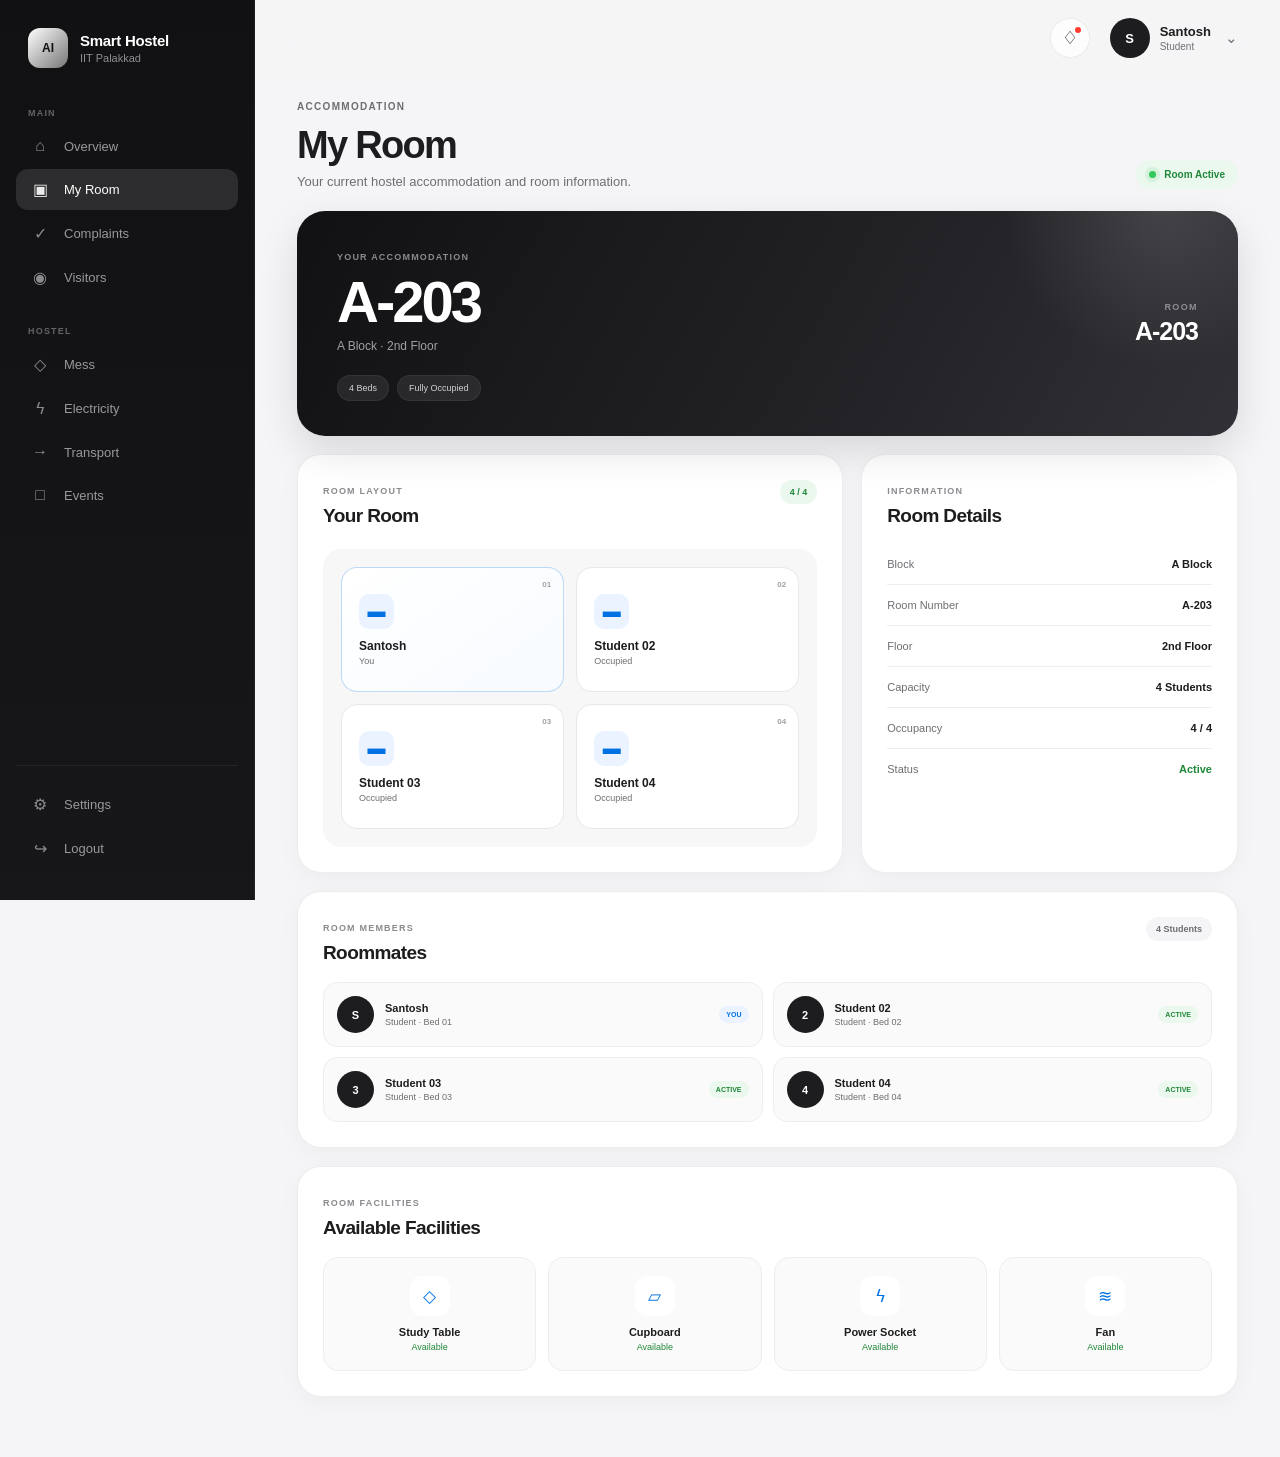
==== frontend/pages/room.html @ 1108c31e "fnt" ====
<!DOCTYPE html>
<html lang="en">

<head>
    <meta charset="UTF-8">
    <meta name="viewport" content="width=device-width, initial-scale=1.0">

    <title>My Room | AI Smart Hostel</title>

    <!-- Main dashboard CSS -->
    <link rel="stylesheet" href="../css/style.css">

    <!-- Room page CSS -->
    <link rel="stylesheet" href="../css/room.css">
</head>

<body>

<div class="app">

    <!-- ================= SIDEBAR ================= -->

    <aside class="sidebar">

        <div class="brand">

            <div class="brand-mark">
                AI
            </div>

            <div>
                <h2>Smart Hostel</h2>
                <span>IIT Palakkad</span>
            </div>

        </div>


        <nav class="nav">

            <p class="nav-label">MAIN</p>

            <a href="../index.html" class="nav-item">
                <span class="icon">⌂</span>
                <span>Overview</span>
            </a>

            <a href="room.html" class="nav-item active">
                <span class="icon">▣</span>
                <span>My Room</span>
            </a>

            <a href="complaints.html" class="nav-item">
                <span class="icon">✓</span>
                <span>Complaints</span>
            </a>

            <a href="visitors.html" class="nav-item">
                <span class="icon">◉</span>
                <span>Visitors</span>
            </a>


            <p class="nav-label second">HOSTEL</p>

            <a href="mess.html" class="nav-item">
                <span class="icon">◇</span>
                <span>Mess</span>
            </a>

            <a href="electricity.html" class="nav-item">
                <span class="icon">ϟ</span>
                <span>Electricity</span>
            </a>

            <a href="transport.html" class="nav-item">
                <span class="icon">→</span>
                <span>Transport</span>
            </a>

            <a href="events.html" class="nav-item">
                <span class="icon">□</span>
                <span>Events</span>
            </a>

        </nav>


        <div class="sidebar-bottom">

            <a href="#" class="nav-item">
                <span class="icon">⚙</span>
                <span>Settings</span>
            </a>

            <a href="#" class="nav-item logout">
                <span class="icon">↪</span>
                <span>Logout</span>
            </a>

        </div>

    </aside>



    <!-- ================= MAIN ================= -->

    <main class="main">

        <!-- TOP BAR -->

        <header class="topbar">

            <div class="mobile-brand">
                <strong>AI Smart Hostel</strong>
            </div>


            <div class="top-actions">

                <button class="notification">
                    <span>♢</span>
                    <i></i>
                </button>


                <div class="profile">

                    <div class="avatar">
                        S
                    </div>

                    <div class="profile-info">

                        <strong>Santosh</strong>

                        <span>
                            Student
                        </span>

                    </div>

                    <span class="chevron">
                        ⌄
                    </span>

                </div>

            </div>

        </header>



        <!-- ================= CONTENT ================= -->

        <section class="content room-content">


            <!-- PAGE HEADER -->

            <div class="page-header">

                <div>

                    <span class="eyebrow">
                        ACCOMMODATION
                    </span>

                    <h1>
                        My Room
                    </h1>

                    <p>
                        Your current hostel accommodation and
                        room information.
                    </p>

                </div>


                <div class="room-status">

                    <span></span>

                    Room Active

                </div>

            </div>



            <!-- ================= ROOM HERO ================= -->

            <section class="room-hero">

                <div class="room-hero-info">

                    <span class="mini-label">
                        YOUR ACCOMMODATION
                    </span>

                    <h2>
                        A-203
                    </h2>

                    <p>
                        A Block · 2nd Floor
                    </p>


                    <div class="room-tags">

                        <span>
                            4 Beds
                        </span>

                        <span>
                            Fully Occupied
                        </span>

                    </div>

                </div>


                <div class="room-number">

                    <span>
                        ROOM
                    </span>

                    <strong>
                        A-203
                    </strong>

                </div>

            </section>



            <!-- ================= ROOM DETAILS ================= -->

            <div class="room-grid">


                <!-- ROOM VISUAL -->

                <section class="panel room-layout-panel">

                    <div class="panel-heading">

                        <div>

                            <span class="mini-label">
                                ROOM LAYOUT
                            </span>

                            <h2>
                                Your Room
                            </h2>

                        </div>

                        <span class="capacity">
                            4 / 4
                        </span>

                    </div>


                    <div class="room-layout">


                        <!-- BED 1 -->

                        <div class="bed occupied">

                            <div class="bed-number">
                                01
                            </div>

                            <div class="bed-icon">
                                ▬
                            </div>

                            <strong>
                                Santosh
                            </strong>

                            <span>
                                You
                            </span>

                        </div>


                        <!-- BED 2 -->

                        <div class="bed occupied">

                            <div class="bed-number">
                                02
                            </div>

                            <div class="bed-icon">
                                ▬
                            </div>

                            <strong>
                                Student 02
                            </strong>

                            <span>
                                Occupied
                            </span>

                        </div>


                        <!-- BED 3 -->

                        <div class="bed occupied">

                            <div class="bed-number">
                                03
                            </div>

                            <div class="bed-icon">
                                ▬
                            </div>

                            <strong>
                                Student 03
                            </strong>

                            <span>
                                Occupied
                            </span>

                        </div>


                        <!-- BED 4 -->

                        <div class="bed occupied">

                            <div class="bed-number">
                                04
                            </div>

                            <div class="bed-icon">
                                ▬
                            </div>

                            <strong>
                                Student 04
                            </strong>

                            <span>
                                Occupied
                            </span>

                        </div>

                    </div>

                </section>



                <!-- ROOM INFORMATION -->

                <section class="panel">

                    <div class="panel-heading">

                        <div>

                            <span class="mini-label">
                                INFORMATION
                            </span>

                            <h2>
                                Room Details
                            </h2>

                        </div>

                    </div>


                    <div class="details-list">

                        <div class="detail-row">

                            <span>
                                Block
                            </span>

                            <strong>
                                A Block
                            </strong>

                        </div>


                        <div class="detail-row">

                            <span>
                                Room Number
                            </span>

                            <strong>
                                A-203
                            </strong>

                        </div>


                        <div class="detail-row">

                            <span>
                                Floor
                            </span>

                            <strong>
                                2nd Floor
                            </strong>

                        </div>


                        <div class="detail-row">

                            <span>
                                Capacity
                            </span>

                            <strong>
                                4 Students
                            </strong>

                        </div>


                        <div class="detail-row">

                            <span>
                                Occupancy
                            </span>

                            <strong>
                                4 / 4
                            </strong>

                        </div>


                        <div class="detail-row">

                            <span>
                                Status
                            </span>

                            <strong class="green-text">
                                Active
                            </strong>

                        </div>

                    </div>

                </section>

            </div>



            <!-- ================= ROOMMATES ================= -->

            <section class="panel roommates-panel">

                <div class="panel-heading">

                    <div>

                        <span class="mini-label">
                            ROOM MEMBERS
                        </span>

                        <h2>
                            Roommates
                        </h2>

                    </div>

                    <span class="member-count">
                        4 Students
                    </span>

                </div>


                <div class="roommates">


                    <div class="roommate">

                        <div class="roommate-avatar">
                            S
                        </div>

                        <div class="roommate-info">

                            <strong>
                                Santosh
                            </strong>

                            <span>
                                Student · Bed 01
                            </span>

                        </div>

                        <span class="you-badge">
                            YOU
                        </span>

                    </div>


                    <div class="roommate">

                        <div class="roommate-avatar">
                            2
                        </div>

                        <div class="roommate-info">

                            <strong>
                                Student 02
                            </strong>

                            <span>
                                Student · Bed 02
                            </span>

                        </div>

                        <span class="occupied-badge">
                            ACTIVE
                        </span>

                    </div>


                    <div class="roommate">

                        <div class="roommate-avatar">
                            3
                        </div>

                        <div class="roommate-info">

                            <strong>
                                Student 03
                            </strong>

                            <span>
                                Student · Bed 03
                            </span>

                        </div>

                        <span class="occupied-badge">
                            ACTIVE
                        </span>

                    </div>


                    <div class="roommate">

                        <div class="roommate-avatar">
                            4
                        </div>

                        <div class="roommate-info">

                            <strong>
                                Student 04
                            </strong>

                            <span>
                                Student · Bed 04
                            </span>

                        </div>

                        <span class="occupied-badge">
                            ACTIVE
                        </span>

                    </div>

                </div>

            </section>



            <!-- ================= FACILITIES ================= -->

            <section class="panel facilities-panel">

                <div class="panel-heading">

                    <div>

                        <span class="mini-label">
                            ROOM FACILITIES
                        </span>

                        <h2>
                            Available Facilities
                        </h2>

                    </div>

                </div>


                <div class="facilities">

                    <div class="facility">

                        <div class="facility-icon">
                            ◇
                        </div>

                        <strong>
                            Study Table
                        </strong>

                        <span>
                            Available
                        </span>

                    </div>


                    <div class="facility">

                        <div class="facility-icon">
                            ▱
                        </div>

                        <strong>
                            Cupboard
                        </strong>

                        <span>
                            Available
                        </span>

                    </div>


                    <div class="facility">

                        <div class="facility-icon">
                            ϟ
                        </div>

                        <strong>
                            Power Socket
                        </strong>

                        <span>
                            Available
                        </span>

                    </div>


                    <div class="facility">

                        <div class="facility-icon">
                            ≋
                        </div>

                        <strong>
                            Fan
                        </strong>

                        <span>
                            Available
                        </span>

                    </div>

                </div>

            </section>


        </section>

    </main>

</div>

</body>
</html>
---- frontend/css/style.css ----
/* =========================================================
   AI SMART HOSTEL
   Premium Apple-inspired UI
   ========================================================= */

:root {
    --bg: #f5f5f7;
    --white: #ffffff;
    --black: #111111;
    --text: #1d1d1f;
    --muted: #6e6e73;
    --line: rgba(0, 0, 0, 0.07);

    --blue: #0071e3;
    --blue-soft: #eaf3ff;

    --green: #34c759;
    --green-soft: #eaf8ee;

    --orange: #ff9f0a;
    --orange-soft: #fff4df;

    --purple: #8b5cf6;
    --purple-soft: #f2edff;

    --red: #ff3b30;

    --sidebar: #111113;

    --radius: 24px;

    --shadow:
        0 12px 35px rgba(0, 0, 0, 0.055);
}


/* =========================================================
   RESET
   ========================================================= */

* {
    margin: 0;
    padding: 0;
    box-sizing: border-box;
}

html {
    scroll-behavior: smooth;
}

body {
    background: var(--bg);
    color: var(--text);

    font-family:
        -apple-system,
        BlinkMacSystemFont,
        "SF Pro Display",
        "SF Pro Text",
        "Segoe UI",
        sans-serif;

    -webkit-font-smoothing: antialiased;
}

button,
input {
    font: inherit;
}

button {
    cursor: pointer;
}

a {
    text-decoration: none;
    color: inherit;
}


/* =========================================================
   APP
   ========================================================= */

.app {
    min-height: 100vh;
}


/* =========================================================
   SIDEBAR
   ========================================================= */

.sidebar {
    position: fixed;

    left: 0;
    top: 0;
    bottom: 0;

    width: 255px;

    padding: 28px 16px;

    background:
        linear-gradient(
            180deg,
            #111113 0%,
            #171719 100%
        );

    color: white;

    display: flex;
    flex-direction: column;

    z-index: 100;

    border-right: 1px solid rgba(255,255,255,0.05);
}


/* BRAND */

.brand {
    display: flex;
    align-items: center;

    gap: 12px;

    padding: 0 12px 30px;
}

.brand-mark {
    width: 40px;
    height: 40px;

    border-radius: 12px;

    display: grid;
    place-items: center;

    font-size: 12px;
    font-weight: 700;

    color: white;

    background:
        linear-gradient(
            135deg,
            #ffffff,
            #777
        );

    color: #111;
}

.brand h2 {
    font-size: 15px;
    font-weight: 600;

    letter-spacing: -0.3px;
}

.brand span {
    display: block;

    margin-top: 3px;

    color: #8e8e93;

    font-size: 11px;
}


/* NAV */

.nav {
    flex: 1;
}

.nav-label {
    margin: 10px 12px 8px;

    color: #636366;

    font-size: 9px;
    font-weight: 700;

    letter-spacing: 1.2px;
}

.nav-label.second {
    margin-top: 28px;
}

.nav-item {
    display: flex;
    align-items: center;

    gap: 13px;

    padding: 11px 13px;

    margin: 3px 0;

    border-radius: 12px;

    color: #98989d;

    font-size: 13px;
    font-weight: 500;

    transition:
        background 0.2s ease,
        color 0.2s ease,
        transform 0.2s ease;
}

.nav-item:hover {
    background: rgba(255,255,255,0.07);

    color: white;
}

.nav-item.active {
    background: rgba(255,255,255,0.11);

    color: white;
}

.nav-item:active {
    transform: scale(0.98);
}

.icon {
    width: 22px;

    text-align: center;

    font-size: 16px;

    opacity: 0.9;
}

.sidebar-bottom {
    padding-top: 15px;

    border-top: 1px solid rgba(255,255,255,0.06);
}

.logout:hover {
    color: #ff6b64;
}


/* =========================================================
   MAIN
   ========================================================= */

.main {
    margin-left: 255px;

    min-height: 100vh;
}


/* =========================================================
   TOP BAR
   ========================================================= */

.topbar {
    height: 76px;

    padding: 0 42px;

    display: flex;
    align-items: center;
    justify-content: flex-end;

    background: rgba(245,245,247,0.78);

    backdrop-filter: blur(18px);
    -webkit-backdrop-filter: blur(18px);

    position: sticky;

    top: 0;

    z-index: 50;
}

.top-actions {
    display: flex;
    align-items: center;

    gap: 20px;
}


/* NOTIFICATION */

.notification {
    position: relative;

    width: 40px;
    height: 40px;

    border: 1px solid var(--line);

    border-radius: 50%;

    background: rgba(255,255,255,0.8);

    display: grid;
    place-items: center;

    color: var(--text);

    transition:
        transform 0.2s ease,
        background 0.2s ease;
}

.notification:hover {
    transform: translateY(-2px);

    background: white;
}

.notification span {
    font-size: 18px;
}

.notification i {
    position: absolute;

    right: 8px;
    top: 8px;

    width: 6px;
    height: 6px;

    background: var(--red);

    border-radius: 50%;
}


/* PROFILE */

.profile {
    display: flex;
    align-items: center;

    gap: 10px;
}

.avatar {
    width: 40px;
    height: 40px;

    border-radius: 50%;

    display: grid;
    place-items: center;

    background: #1d1d1f;

    color: white;

    font-size: 13px;
    font-weight: 600;
}

.profile-info strong {
    display: block;

    font-size: 13px;
    font-weight: 600;
}

.profile-info span {
    display: block;

    margin-top: 2px;

    color: var(--muted);

    font-size: 10px;
}

.chevron {
    margin-left: 4px;

    color: var(--muted);

    font-size: 15px;
}


/* =========================================================
   CONTENT
   ========================================================= */

.content {
    padding: 20px 42px 60px;

    max-width: 1600px;
}


/* =========================================================
   WELCOME
   ========================================================= */

.welcome {
    position: relative;

    overflow: hidden;

    min-height: 205px;

    padding: 38px 42px;

    border-radius: 30px;

    background:
        linear-gradient(
            120deg,
            #ffffff 0%,
            #f8f8fa 55%,
            #edf4ff 100%
        );

    border: 1px solid rgba(0,0,0,0.045);

    box-shadow: var(--shadow);

    display: flex;
    align-items: center;
}

.welcome-text {
    position: relative;

    z-index: 2;
}

.eyebrow {
    display: inline-block;

    color: var(--muted);

    font-size: 10px;
    font-weight: 700;

    letter-spacing: 1.3px;
}

.welcome h1 {
    margin-top: 12px;

    font-size: clamp(30px, 3vw, 44px);

    line-height: 1.05;

    letter-spacing: -2px;

    font-weight: 650;
}

.welcome p {
    max-width: 520px;

    margin-top: 13px;

    color: var(--muted);

    font-size: 14px;

    line-height: 1.6;
}


/* GLOW */

.welcome-orb {
    position: absolute;

    right: 8%;

    width: 250px;
    height: 250px;

    border-radius: 50%;

    background:
        radial-gradient(
            circle at 35% 35%,
            rgba(0,113,227,0.28),
            rgba(0,113,227,0.06) 45%,
            transparent 70%
        );

    filter: blur(2px);
}


/* =========================================================
   STAT CARDS
   ========================================================= */

.stats-grid {
    display: grid;

    grid-template-columns:
        repeat(4, 1fr);

    gap: 16px;

    margin-top: 18px;
}

.stat-card {
    padding: 22px;

    background: white;

    border: 1px solid var(--line);

    border-radius: var(--radius);

    box-shadow: 0 6px 25px rgba(0,0,0,0.035);

    transition:
        transform 0.25s ease,
        box-shadow 0.25s ease;
}

.stat-card:hover {
    transform: translateY(-4px);

    box-shadow:
        0 16px 35px rgba(0,0,0,0.075);
}

.stat-top {
    display: flex;

    justify-content: space-between;

    align-items: center;
}

.stat-top > span {
    color: var(--muted);

    font-size: 9px;
    font-weight: 700;

    letter-spacing: 1px;
}

.stat-icon {
    width: 36px;
    height: 36px;

    border-radius: 11px;

    display: grid;
    place-items: center;

    font-size: 15px;
}

.stat-icon.blue {
    background: var(--blue-soft);
    color: var(--blue);
}

.stat-icon.orange {
    background: var(--orange-soft);
    color: var(--orange);
}

.stat-icon.purple {
    background: var(--purple-soft);
    color: var(--purple);
}

.stat-icon.green {
    background: var(--green-soft);
    color: var(--green);
}

.stat-card h2 {
    margin-top: 17px;

    font-size: 24px;

    letter-spacing: -0.8px;
}

.stat-card p {
    margin-top: 5px;

    color: var(--muted);

    font-size: 11px;
}


/* =========================================================
   GRID
   ========================================================= */

.main-grid {
    display: grid;

    grid-template-columns:
        1.45fr 1fr;

    gap: 18px;

    margin-top: 18px;
}

.lower-grid {
    display: grid;

    grid-template-columns:
        1.45fr 1fr;

    gap: 18px;

    margin-top: 18px;
}


/* =========================================================
   PANELS
   ========================================================= */

.panel {
    padding: 25px;

    background: white;

    border: 1px solid var(--line);

    border-radius: var(--radius);

    box-shadow:
        0 6px 25px rgba(0,0,0,0.035);
}

.panel-heading {
    display: flex;

    justify-content: space-between;

    align-items: flex-start;
}

.mini-label {
    color: #8a8a8f;

    font-size: 9px;

    font-weight: 700;

    letter-spacing: 1.2px;
}

.panel h2 {
    margin-top: 7px;

    font-size: 19px;

    letter-spacing: -0.6px;

    font-weight: 650;
}


/* =========================================================
   AI PANEL
   ========================================================= */

.ai-panel {
    position: relative;

    overflow: hidden;

    background:
        linear-gradient(
            135deg,
            #ffffff,
            #f7faff
        );
}

.ai-panel::after {
    content: "";

    position: absolute;

    width: 220px;
    height: 220px;

    right: -90px;
    bottom: -100px;

    border-radius: 50%;

    background:
        radial-gradient(
            circle,
            rgba(0,113,227,0.12),
            transparent 70%
        );
}

.ai-badge {
    padding: 7px 10px;

    border-radius: 20px;

    background: #eef5ff;

    color: var(--blue);

    font-size: 10px;
    font-weight: 700;
}

.ai-description {
    max-width: 560px;

    margin-top: 12px;

    color: var(--muted);

    font-size: 12px;

    line-height: 1.6;
}

.search-box {
    position: relative;

    display: flex;
    align-items: center;

    gap: 10px;

    margin-top: 22px;

    height: 52px;

    padding: 0 8px 0 17px;

    border-radius: 15px;

    background: white;

    border: 1px solid #e6e6e8;

    box-shadow:
        0 5px 18px rgba(0,0,0,0.035);
}

.search-box > span {
    color: #8e8e93;

    font-size: 20px;
}

.search-box input {
    flex: 1;

    border: none;

    outline: none;

    background: transparent;

    color: var(--text);

    font-size: 12px;
}

.search-box input::placeholder {
    color: #a1a1a6;
}

.search-box button {
    width: 36px;
    height: 36px;

    border: none;

    border-radius: 11px;

    background: #111113;

    color: white;

    font-size: 17px;

    transition:
        transform 0.2s ease,
        background 0.2s ease;
}

.search-box button:hover {
    transform: translateX(2px);

    background: #333336;
}

.suggestions {
    display: flex;

    gap: 7px;

    flex-wrap: wrap;

    margin-top: 12px;
}

.suggestions button {
    padding: 7px 10px;

    border: 1px solid #e8e8ea;

    border-radius: 20px;

    background: white;

    color: #6e6e73;

    font-size: 10px;

    transition:
        background 0.2s ease,
        color 0.2s ease;
}

.suggestions button:hover {
    background: #f5f5f7;

    color: var(--text);
}


/* =========================================================
   MESS
   ========================================================= */

.more-button {
    border: none;

    background: transparent;

    color: var(--blue);

    font-size: 11px;

    font-weight: 600;
}

.meal {
    padding: 15px 0;

    border-bottom: 1px solid #eeeeef;
}

.meal:last-of-type {
    border-bottom: none;
}

.meal-time {
    display: flex;

    justify-content: space-between;

    margin-bottom: 7px;
}

.meal-time span {
    color: var(--muted);

    font-size: 9px;

    font-weight: 700;

    letter-spacing: 1px;
}

.meal-time small {
    color: #a1a1a6;

    font-size: 9px;
}

.meal strong {
    font-size: 12px;

    font-weight: 550;
}

.full-menu {
    width: 100%;

    margin-top: 9px;

    padding: 11px;

    border: none;

    border-radius: 12px;

    background: #f5f5f7;

    color: var(--text);

    font-size: 11px;

    font-weight: 600;

    display: flex;

    justify-content: space-between;

    transition:
        background 0.2s ease;
}

.full-menu:hover {
    background: #ebebed;
}


/* =========================================================
   COMPLAINTS
   ========================================================= */

.complaint {
    display: flex;

    justify-content: space-between;

    align-items: center;

    padding: 16px 0;

    border-bottom: 1px solid #eeeeef;
}

.complaint:last-child {
    border-bottom: none;
}

.complaint-left {
    display: flex;

    align-items: center;

    gap: 12px;
}

.complaint-icon {
    width: 38px;
    height: 38px;

    display: grid;
    place-items: center;

    border-radius: 11px;

    background: #f5f5f7;

    font-size: 15px;
}

.complaint-left strong {
    display: block;

    font-size: 12px;

    font-weight: 600;
}

.complaint-left span {
    display: block;

    margin-top: 4px;

    color: var(--muted);

    font-size: 10px;
}

.status {
    padding: 6px 9px;

    border-radius: 20px;

    font-size: 9px;

    font-weight: 700;
}

.status.pending {
    background: var(--orange-soft);

    color: #b56b00;
}

.status.resolved {
    background: var(--green-soft);

    color: #218739;
}


/* =========================================================
   TRANSPORT
   ========================================================= */

.live {
    display: flex;

    align-items: center;

    gap: 5px;

    color: #28a745;

    font-size: 9px;

    font-weight: 700;
}

.live span {
    width: 6px;
    height: 6px;

    border-radius: 50%;

    background: var(--green);

    box-shadow:
        0 0 0 4px rgba(52,199,89,0.12);
}

.transport-time {
    display: flex;

    align-items: baseline;

    gap: 5px;

    margin-top: 23px;
}

.transport-time strong {
    font-size: 39px;

    letter-spacing: -2px;

    font-weight: 650;
}

.transport-time span {
    color: var(--muted);

    font-size: 12px;
}

.route {
    display: flex;

    align-items: center;

    gap: 9px;

    margin-top: 12px;

    color: var(--muted);

    font-size: 10px;
}

.route .line {
    flex: 1;

    height: 1px;

    background: #d9d9dc;
}

.transport-button {
    width: 100%;

    margin-top: 20px;

    padding: 11px;

    border: none;

    border-radius: 12px;

    background: #f5f5f7;

    font-size: 10px;

    font-weight: 600;
}

.transport-button:hover {
    background: #ebebed;
}


/* =========================================================
   EVENTS
   ========================================================= */

.events-panel {
    margin-top: 18px;
}

.events {
    display: grid;

    grid-template-columns:
        repeat(3, 1fr);

    gap: 12px;

    margin-top: 18px;
}

.event {
    display: flex;

    align-items: center;

    gap: 12px;

    padding: 15px;

    background: #fafafa;

    border: 1px solid #eeeeef;

    border-radius: 15px;

    transition:
        transform 0.2s ease,
        background 0.2s ease;
}

.event:hover {
    transform: translateY(-2px);

    background: #f5f5f7;
}

.date {
    min-width: 42px;

    text-align: center;

    padding: 7px 4px;

    border-radius: 10px;

    background: white;

    border: 1px solid #e8e8ea;
}

.date strong {
    display: block;

    font-size: 15px;
}

.date span {
    display: block;

    margin-top: 2px;

    color: var(--muted);

    font-size: 7px;

    font-weight: 700;
}

.event > div:last-child strong {
    display: block;

    font-size: 11px;

    line-height: 1.4;
}

.event > div:last-child span {
    display: block;

    margin-top: 4px;

    color: var(--muted);

    font-size: 9px;
}


/* =========================================================
   MOBILE BRAND
   ========================================================= */

.mobile-brand {
    display: none;
}


/* =========================================================
   RESPONSIVE
   ========================================================= */

@media (max-width: 1200px) {

    .stats-grid {
        grid-template-columns:
            repeat(2, 1fr);
    }

    .events {
        grid-template-columns:
            1fr;
    }
}


@media (max-width: 900px) {

    .sidebar {
        width: 76px;

        padding:
            24px 10px;
    }

    .brand {
        justify-content: center;

        padding:
            0 0 25px;
    }

    .brand > div:last-child {
        display: none;
    }

    .nav-label {
        display: none;
    }

    .nav-item {
        justify-content: center;

        padding: 12px 5px;
    }

    .nav-item span:last-child {
        display: none;
    }

    .icon {
        font-size: 17px;
    }

    .main {
        margin-left: 76px;
    }

    .topbar {
        padding: 0 25px;
    }

    .content {
        padding:
            18px 25px 50px;
    }
}


@media (max-width: 700px) {

    .main-grid,
    .lower-grid {
        grid-template-columns: 1fr;
    }

    .welcome {
        min-height: 190px;

        padding: 30px;
    }

    .welcome h1 {
        font-size: 30px;
    }

    .welcome-orb {
        right: -80px;
    }
}


@media (max-width: 520px) {

    .topbar {
        height: 64px;

        justify-content: space-between;
    }

    .mobile-brand {
        display: block;

        font-size: 13px;
    }

    .profile-info,
    .chevron {
        display: none;
    }

    .content {
        padding:
            15px 15px 40px;
    }

    .stats-grid {
        grid-template-columns: 1fr;
    }

    .welcome {
        padding: 25px;

        border-radius: 22px;
    }

    .welcome h1 {
        font-size: 27px;

        letter-spacing: -1.3px;
    }

    .welcome p {
        font-size: 12px;
    }

    .panel {
        padding: 20px;

        border-radius: 20px;
    }

    .transport-time strong {
        font-size: 34px;
    }
}
---- frontend/css/room.css ----
/* =========================================================
   MY ROOM PAGE
   ========================================================= */

.room-content {
    max-width: 1500px;
}


/* PAGE HEADER */

.page-header {
    display: flex;

    align-items: flex-end;

    justify-content: space-between;

    margin-bottom: 22px;
}

.page-header h1 {
    margin-top: 10px;

    font-size: 38px;

    letter-spacing: -1.7px;

    font-weight: 650;
}

.page-header p {
    margin-top: 7px;

    color: var(--muted);

    font-size: 13px;
}


/* ROOM STATUS */

.room-status {
    display: flex;

    align-items: center;

    gap: 8px;

    padding: 9px 13px;

    background: var(--green-soft);

    color: #218739;

    border-radius: 20px;

    font-size: 10px;

    font-weight: 700;
}

.room-status span {
    width: 7px;
    height: 7px;

    border-radius: 50%;

    background: var(--green);

    box-shadow:
        0 0 0 4px rgba(52,199,89,0.12);
}


/* =========================================================
   ROOM HERO
   ========================================================= */

.room-hero {
    position: relative;

    overflow: hidden;

    min-height: 210px;

    padding: 35px 40px;

    border-radius: 28px;

    background:
        linear-gradient(
            120deg,
            #111113,
            #242428 65%,
            #303036
        );

    color: white;

    box-shadow:
        0 15px 40px rgba(0,0,0,0.12);

    display: flex;

    justify-content: space-between;

    align-items: center;
}

.room-hero::after {
    content: "";

    position: absolute;

    width: 350px;
    height: 350px;

    right: -100px;
    top: -180px;

    border-radius: 50%;

    background:
        radial-gradient(
            circle,
            rgba(255,255,255,0.12),
            transparent 65%
        );
}

.room-hero-info {
    position: relative;

    z-index: 2;
}

.room-hero h2 {
    margin-top: 9px;

    font-size: 58px;

    line-height: 1;

    letter-spacing: -3px;
}

.room-hero p {
    margin-top: 8px;

    color: #a1a1a6;

    font-size: 12px;
}

.room-tags {
    display: flex;

    gap: 8px;

    margin-top: 22px;
}

.room-tags span {
    padding: 7px 11px;

    border-radius: 20px;

    background: rgba(255,255,255,0.08);

    color: #d1d1d6;

    font-size: 9px;

    border: 1px solid rgba(255,255,255,0.06);
}

.room-number {
    position: relative;

    z-index: 2;

    text-align: right;
}

.room-number span {
    display: block;

    color: #8e8e93;

    font-size: 9px;

    font-weight: 700;

    letter-spacing: 1.4px;
}

.room-number strong {
    display: block;

    margin-top: 5px;

    font-size: 25px;

    letter-spacing: -1px;
}


/* =========================================================
   ROOM GRID
   ========================================================= */

.room-grid {
    display: grid;

    grid-template-columns:
        1.45fr 1fr;

    gap: 18px;

    margin-top: 18px;
}


/* =========================================================
   ROOM LAYOUT
   ========================================================= */

.capacity {
    padding: 7px 10px;

    border-radius: 20px;

    background: var(--green-soft);

    color: #218739;

    font-size: 9px;

    font-weight: 700;
}

.room-layout {
    display: grid;

    grid-template-columns:
        1fr 1fr;

    gap: 12px;

    margin-top: 22px;

    padding: 18px;

    background: #f7f7f8;

    border-radius: 18px;
}

.bed {
    position: relative;

    min-height: 125px;

    padding: 17px;

    border-radius: 16px;

    background: white;

    border: 1px solid #e8e8ea;

    display: flex;

    flex-direction: column;

    justify-content: center;

    transition:
        transform 0.2s ease,
        box-shadow 0.2s ease;
}

.bed:hover {
    transform: translateY(-3px);

    box-shadow:
        0 8px 20px rgba(0,0,0,0.06);
}

.bed-number {
    position: absolute;

    top: 12px;
    right: 12px;

    color: #a1a1a6;

    font-size: 8px;

    font-weight: 700;
}

.bed-icon {
    width: 35px;
    height: 35px;

    display: grid;
    place-items: center;

    border-radius: 10px;

    background: var(--blue-soft);

    color: var(--blue);

    font-size: 18px;
}

.bed strong {
    margin-top: 10px;

    font-size: 12px;
}

.bed span {
    margin-top: 3px;

    color: var(--muted);

    font-size: 9px;
}

.bed.occupied:first-child {
    border-color: rgba(0,113,227,0.25);

    background:
        linear-gradient(
            145deg,
            #ffffff,
            #f7fbff
        );
}


/* =========================================================
   ROOM DETAILS
   ========================================================= */

.details-list {
    margin-top: 17px;
}

.detail-row {
    display: flex;

    justify-content: space-between;

    align-items: center;

    padding: 14px 0;

    border-bottom: 1px solid #eeeeef;
}

.detail-row:last-child {
    border-bottom: none;
}

.detail-row span {
    color: var(--muted);

    font-size: 11px;
}

.detail-row strong {
    font-size: 11px;

    font-weight: 600;
}

.green-text {
    color: #218739;
}


/* =========================================================
   ROOMMATES
   ========================================================= */

.roommates-panel {
    margin-top: 18px;
}

.member-count {
    padding: 7px 10px;

    border-radius: 20px;

    background: #f5f5f7;

    color: var(--muted);

    font-size: 9px;

    font-weight: 600;
}

.roommates {
    display: grid;

    grid-template-columns:
        repeat(2, 1fr);

    gap: 10px;

    margin-top: 18px;
}

.roommate {
    display: flex;

    align-items: center;

    gap: 11px;

    padding: 13px;

    border: 1px solid #eeeeef;

    border-radius: 14px;

    background: #fafafa;
}

.roommate-avatar {
    width: 37px;
    height: 37px;

    flex-shrink: 0;

    display: grid;
    place-items: center;

    border-radius: 50%;

    background: #1d1d1f;

    color: white;

    font-size: 11px;

    font-weight: 600;
}

.roommate-info {
    flex: 1;
}

.roommate-info strong {
    display: block;

    font-size: 11px;
}

.roommate-info span {
    display: block;

    margin-top: 3px;

    color: var(--muted);

    font-size: 9px;
}

.you-badge,
.occupied-badge {
    padding: 5px 7px;

    border-radius: 15px;

    font-size: 7px;

    font-weight: 700;
}

.you-badge {
    background: var(--blue-soft);

    color: var(--blue);
}

.occupied-badge {
    background: var(--green-soft);

    color: #218739;
}


/* =========================================================
   FACILITIES
   ========================================================= */

.facilities-panel {
    margin-top: 18px;
}

.facilities {
    display: grid;

    grid-template-columns:
        repeat(4, 1fr);

    gap: 12px;

    margin-top: 18px;
}

.facility {
    padding: 18px;

    border: 1px solid #eeeeef;

    border-radius: 15px;

    background: #fafafa;

    text-align: center;
}

.facility-icon {
    width: 40px;
    height: 40px;

    margin: 0 auto 10px;

    display: grid;
    place-items: center;

    border-radius: 12px;

    background: white;

    color: var(--blue);

    font-size: 17px;
}

.facility strong {
    display: block;

    font-size: 11px;
}

.facility span {
    display: block;

    margin-top: 4px;

    color: #218739;

    font-size: 9px;
}


/* =========================================================
   RESPONSIVE
   ========================================================= */

@media (max-width: 1000px) {

    .room-grid {
        grid-template-columns: 1fr;
    }

    .facilities {
        grid-template-columns:
            repeat(2, 1fr);
    }
}


@media (max-width: 650px) {

    .page-header {
        align-items: flex-start;

        flex-direction: column;

        gap: 15px;
    }

    .page-header h1 {
        font-size: 30px;
    }

    .room-hero {
        padding: 28px;

        min-height: 190px;
    }

    .room-hero h2 {
        font-size: 44px;
    }

    .room-number {
        display: none;
    }

    .room-layout {
        grid-template-columns: 1fr;
    }

    .roommates {
        grid-template-columns: 1fr;
    }

    .facilities {
        grid-template-columns:
            repeat(2, 1fr);
    }
}
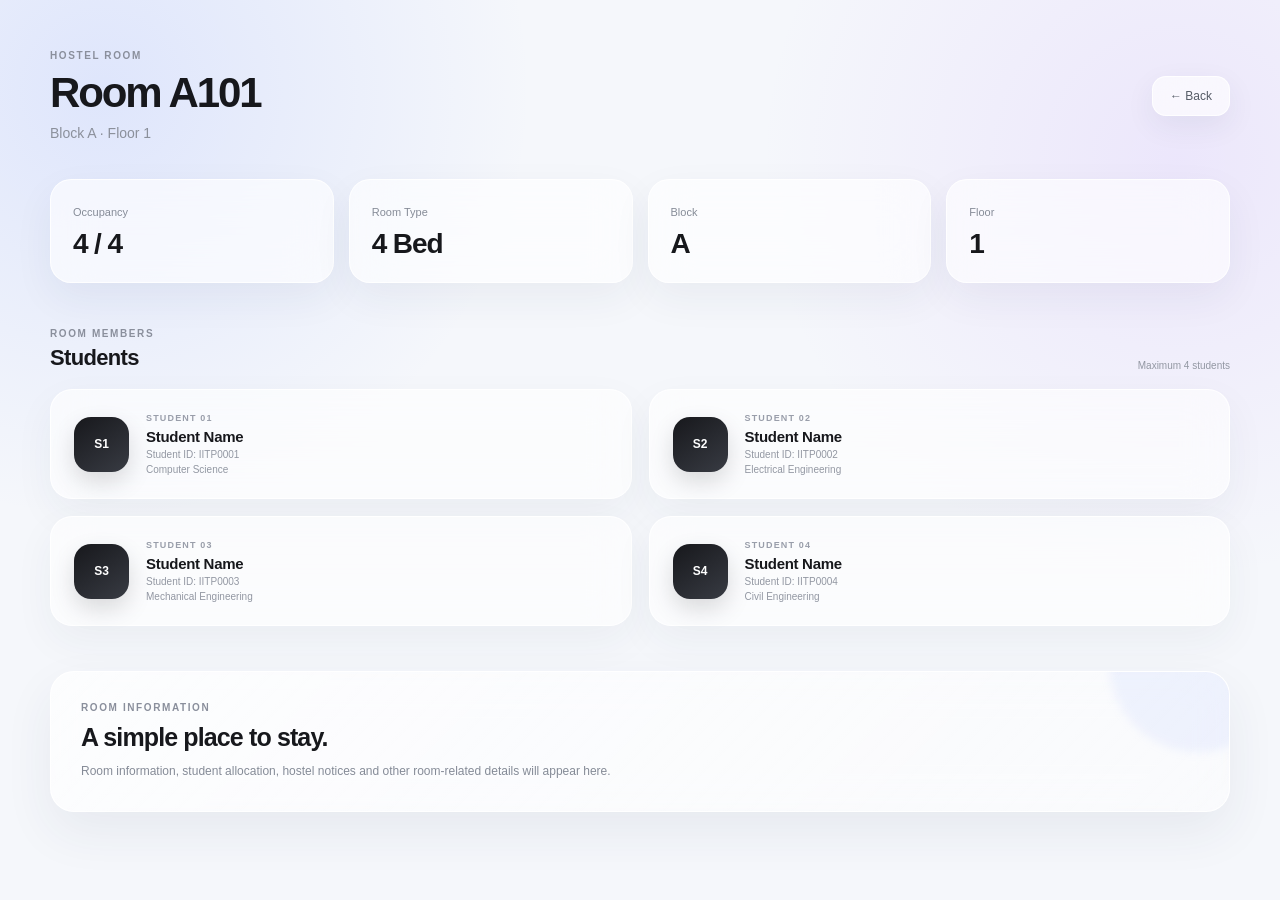
==== commit a633e1a8: "Restore project environment and prepare backend development" ====
--- a/frontend/pages/room.html
+++ b/frontend/pages/room.html
@@ -5,714 +5,299 @@
     <meta charset="UTF-8">
     <meta name="viewport" content="width=device-width, initial-scale=1.0">
 
-    <title>My Room | AI Smart Hostel</title>
-
-    <!-- Main dashboard CSS -->
-    <link rel="stylesheet" href="../css/style.css">
-
-    <!-- Room page CSS -->
+    <title>Room | AI Smart Hostel</title>
+
     <link rel="stylesheet" href="../css/room.css">
 </head>
 
 <body>
 
-<div class="app">
-
-    <!-- ================= SIDEBAR ================= -->
-
-    <aside class="sidebar">
-
-        <div class="brand">
-
-            <div class="brand-mark">
-                AI
-            </div>
+    <main class="room-page">
+
+        <!-- HEADER -->
+
+        <header class="room-header">
 
             <div>
-                <h2>Smart Hostel</h2>
-                <span>IIT Palakkad</span>
-            </div>
-
-        </div>
-
-
-        <nav class="nav">
-
-            <p class="nav-label">MAIN</p>
-
-            <a href="../index.html" class="nav-item">
-                <span class="icon">⌂</span>
-                <span>Overview</span>
-            </a>
-
-            <a href="room.html" class="nav-item active">
-                <span class="icon">▣</span>
-                <span>My Room</span>
-            </a>
-
-            <a href="complaints.html" class="nav-item">
-                <span class="icon">✓</span>
-                <span>Complaints</span>
-            </a>
-
-            <a href="visitors.html" class="nav-item">
-                <span class="icon">◉</span>
-                <span>Visitors</span>
-            </a>
-
-
-            <p class="nav-label second">HOSTEL</p>
-
-            <a href="mess.html" class="nav-item">
-                <span class="icon">◇</span>
-                <span>Mess</span>
-            </a>
-
-            <a href="electricity.html" class="nav-item">
-                <span class="icon">ϟ</span>
-                <span>Electricity</span>
-            </a>
-
-            <a href="transport.html" class="nav-item">
-                <span class="icon">→</span>
-                <span>Transport</span>
-            </a>
-
-            <a href="events.html" class="nav-item">
-                <span class="icon">□</span>
-                <span>Events</span>
-            </a>
-
-        </nav>
-
-
-        <div class="sidebar-bottom">
-
-            <a href="#" class="nav-item">
-                <span class="icon">⚙</span>
-                <span>Settings</span>
-            </a>
-
-            <a href="#" class="nav-item logout">
-                <span class="icon">↪</span>
-                <span>Logout</span>
-            </a>
-
-        </div>
-
-    </aside>
-
-
-
-    <!-- ================= MAIN ================= -->
-
-    <main class="main">
-
-        <!-- TOP BAR -->
-
-        <header class="topbar">
-
-            <div class="mobile-brand">
-                <strong>AI Smart Hostel</strong>
-            </div>
-
-
-            <div class="top-actions">
-
-                <button class="notification">
-                    <span>♢</span>
-                    <i></i>
-                </button>
-
-
-                <div class="profile">
-
-                    <div class="avatar">
-                        S
-                    </div>
-
-                    <div class="profile-info">
-
-                        <strong>Santosh</strong>
-
-                        <span>
-                            Student
+
+                <span class="eyebrow">
+                    HOSTEL ROOM
+                </span>
+
+                <h1>
+                    Room A101
+                </h1>
+
+                <p>
+                    Block A · Floor 1
+                </p>
+
+            </div>
+
+            <button
+                class="back-button"
+                id="backButton"
+            >
+                ← Back
+            </button>
+
+        </header>
+
+
+        <!-- ROOM SUMMARY -->
+
+        <section class="room-summary">
+
+            <div class="summary-card">
+
+                <span>
+                    Occupancy
+                </span>
+
+                <strong>
+                    4 / 4
+                </strong>
+
+            </div>
+
+
+            <div class="summary-card">
+
+                <span>
+                    Room Type
+                </span>
+
+                <strong>
+                    4 Bed
+                </strong>
+
+            </div>
+
+
+            <div class="summary-card">
+
+                <span>
+                    Block
+                </span>
+
+                <strong>
+                    A
+                </strong>
+
+            </div>
+
+
+            <div class="summary-card">
+
+                <span>
+                    Floor
+                </span>
+
+                <strong>
+                    1
+                </strong>
+
+            </div>
+
+        </section>
+
+
+        <!-- STUDENTS -->
+
+        <section class="students-section">
+
+            <div class="section-heading">
+
+                <div>
+
+                    <span class="eyebrow">
+                        ROOM MEMBERS
+                    </span>
+
+                    <h2>
+                        Students
+                    </h2>
+
+                </div>
+
+                <span class="capacity-label">
+                    Maximum 4 students
+                </span>
+
+            </div>
+
+
+            <div class="students-grid">
+
+
+                <!-- STUDENT 1 -->
+
+                <article class="student-card">
+
+                    <div class="student-avatar">
+                        S1
+                    </div>
+
+                    <div class="student-info">
+
+                        <span class="student-number">
+                            STUDENT 01
                         </span>
 
-                    </div>
-
-                    <span class="chevron">
-                        ⌄
-                    </span>
-
-                </div>
-
-            </div>
-
-        </header>
-
-
-
-        <!-- ================= CONTENT ================= -->
-
-        <section class="content room-content">
-
-
-            <!-- PAGE HEADER -->
-
-            <div class="page-header">
-
-                <div>
-
-                    <span class="eyebrow">
-                        ACCOMMODATION
-                    </span>
-
-                    <h1>
-                        My Room
-                    </h1>
-
-                    <p>
-                        Your current hostel accommodation and
-                        room information.
-                    </p>
-
-                </div>
-
-
-                <div class="room-status">
-
-                    <span></span>
-
-                    Room Active
-
-                </div>
-
-            </div>
-
-
-
-            <!-- ================= ROOM HERO ================= -->
-
-            <section class="room-hero">
-
-                <div class="room-hero-info">
-
-                    <span class="mini-label">
-                        YOUR ACCOMMODATION
-                    </span>
-
-                    <h2>
-                        A-203
-                    </h2>
-
-                    <p>
-                        A Block · 2nd Floor
-                    </p>
-
-
-                    <div class="room-tags">
-
-                        <span>
-                            4 Beds
+                        <h3>
+                            Student Name
+                        </h3>
+
+                        <p>
+                            Student ID: IITP0001
+                        </p>
+
+                        <p>
+                            Computer Science
+                        </p>
+
+                    </div>
+
+                </article>
+
+
+                <!-- STUDENT 2 -->
+
+                <article class="student-card">
+
+                    <div class="student-avatar">
+                        S2
+                    </div>
+
+                    <div class="student-info">
+
+                        <span class="student-number">
+                            STUDENT 02
                         </span>
 
-                        <span>
-                            Fully Occupied
+                        <h3>
+                            Student Name
+                        </h3>
+
+                        <p>
+                            Student ID: IITP0002
+                        </p>
+
+                        <p>
+                            Electrical Engineering
+                        </p>
+
+                    </div>
+
+                </article>
+
+
+                <!-- STUDENT 3 -->
+
+                <article class="student-card">
+
+                    <div class="student-avatar">
+                        S3
+                    </div>
+
+                    <div class="student-info">
+
+                        <span class="student-number">
+                            STUDENT 03
                         </span>
 
-                    </div>
-
-                </div>
-
-
-                <div class="room-number">
-
-                    <span>
-                        ROOM
-                    </span>
-
-                    <strong>
-                        A-203
-                    </strong>
-
-                </div>
-
-            </section>
-
-
-
-            <!-- ================= ROOM DETAILS ================= -->
-
-            <div class="room-grid">
-
-
-                <!-- ROOM VISUAL -->
-
-                <section class="panel room-layout-panel">
-
-                    <div class="panel-heading">
-
-                        <div>
-
-                            <span class="mini-label">
-                                ROOM LAYOUT
-                            </span>
-
-                            <h2>
-                                Your Room
-                            </h2>
-
-                        </div>
-
-                        <span class="capacity">
-                            4 / 4
+                        <h3>
+                            Student Name
+                        </h3>
+
+                        <p>
+                            Student ID: IITP0003
+                        </p>
+
+                        <p>
+                            Mechanical Engineering
+                        </p>
+
+                    </div>
+
+                </article>
+
+
+                <!-- STUDENT 4 -->
+
+                <article class="student-card">
+
+                    <div class="student-avatar">
+                        S4
+                    </div>
+
+                    <div class="student-info">
+
+                        <span class="student-number">
+                            STUDENT 04
                         </span>
 
-                    </div>
-
-
-                    <div class="room-layout">
-
-
-                        <!-- BED 1 -->
-
-                        <div class="bed occupied">
-
-                            <div class="bed-number">
-                                01
-                            </div>
-
-                            <div class="bed-icon">
-                                ▬
-                            </div>
-
-                            <strong>
-                                Santosh
-                            </strong>
-
-                            <span>
-                                You
-                            </span>
-
-                        </div>
-
-
-                        <!-- BED 2 -->
-
-                        <div class="bed occupied">
-
-                            <div class="bed-number">
-                                02
-                            </div>
-
-                            <div class="bed-icon">
-                                ▬
-                            </div>
-
-                            <strong>
-                                Student 02
-                            </strong>
-
-                            <span>
-                                Occupied
-                            </span>
-
-                        </div>
-
-
-                        <!-- BED 3 -->
-
-                        <div class="bed occupied">
-
-                            <div class="bed-number">
-                                03
-                            </div>
-
-                            <div class="bed-icon">
-                                ▬
-                            </div>
-
-                            <strong>
-                                Student 03
-                            </strong>
-
-                            <span>
-                                Occupied
-                            </span>
-
-                        </div>
-
-
-                        <!-- BED 4 -->
-
-                        <div class="bed occupied">
-
-                            <div class="bed-number">
-                                04
-                            </div>
-
-                            <div class="bed-icon">
-                                ▬
-                            </div>
-
-                            <strong>
-                                Student 04
-                            </strong>
-
-                            <span>
-                                Occupied
-                            </span>
-
-                        </div>
-
-                    </div>
-
-                </section>
-
-
-
-                <!-- ROOM INFORMATION -->
-
-                <section class="panel">
-
-                    <div class="panel-heading">
-
-                        <div>
-
-                            <span class="mini-label">
-                                INFORMATION
-                            </span>
-
-                            <h2>
-                                Room Details
-                            </h2>
-
-                        </div>
-
-                    </div>
-
-
-                    <div class="details-list">
-
-                        <div class="detail-row">
-
-                            <span>
-                                Block
-                            </span>
-
-                            <strong>
-                                A Block
-                            </strong>
-
-                        </div>
-
-
-                        <div class="detail-row">
-
-                            <span>
-                                Room Number
-                            </span>
-
-                            <strong>
-                                A-203
-                            </strong>
-
-                        </div>
-
-
-                        <div class="detail-row">
-
-                            <span>
-                                Floor
-                            </span>
-
-                            <strong>
-                                2nd Floor
-                            </strong>
-
-                        </div>
-
-
-                        <div class="detail-row">
-
-                            <span>
-                                Capacity
-                            </span>
-
-                            <strong>
-                                4 Students
-                            </strong>
-
-                        </div>
-
-
-                        <div class="detail-row">
-
-                            <span>
-                                Occupancy
-                            </span>
-
-                            <strong>
-                                4 / 4
-                            </strong>
-
-                        </div>
-
-
-                        <div class="detail-row">
-
-                            <span>
-                                Status
-                            </span>
-
-                            <strong class="green-text">
-                                Active
-                            </strong>
-
-                        </div>
-
-                    </div>
-
-                </section>
-
-            </div>
-
-
-
-            <!-- ================= ROOMMATES ================= -->
-
-            <section class="panel roommates-panel">
-
-                <div class="panel-heading">
-
-                    <div>
-
-                        <span class="mini-label">
-                            ROOM MEMBERS
-                        </span>
-
-                        <h2>
-                            Roommates
-                        </h2>
-
-                    </div>
-
-                    <span class="member-count">
-                        4 Students
-                    </span>
-
-                </div>
-
-
-                <div class="roommates">
-
-
-                    <div class="roommate">
-
-                        <div class="roommate-avatar">
-                            S
-                        </div>
-
-                        <div class="roommate-info">
-
-                            <strong>
-                                Santosh
-                            </strong>
-
-                            <span>
-                                Student · Bed 01
-                            </span>
-
-                        </div>
-
-                        <span class="you-badge">
-                            YOU
-                        </span>
-
-                    </div>
-
-
-                    <div class="roommate">
-
-                        <div class="roommate-avatar">
-                            2
-                        </div>
-
-                        <div class="roommate-info">
-
-                            <strong>
-                                Student 02
-                            </strong>
-
-                            <span>
-                                Student · Bed 02
-                            </span>
-
-                        </div>
-
-                        <span class="occupied-badge">
-                            ACTIVE
-                        </span>
-
-                    </div>
-
-
-                    <div class="roommate">
-
-                        <div class="roommate-avatar">
-                            3
-                        </div>
-
-                        <div class="roommate-info">
-
-                            <strong>
-                                Student 03
-                            </strong>
-
-                            <span>
-                                Student · Bed 03
-                            </span>
-
-                        </div>
-
-                        <span class="occupied-badge">
-                            ACTIVE
-                        </span>
-
-                    </div>
-
-
-                    <div class="roommate">
-
-                        <div class="roommate-avatar">
-                            4
-                        </div>
-
-                        <div class="roommate-info">
-
-                            <strong>
-                                Student 04
-                            </strong>
-
-                            <span>
-                                Student · Bed 04
-                            </span>
-
-                        </div>
-
-                        <span class="occupied-badge">
-                            ACTIVE
-                        </span>
-
-                    </div>
-
-                </div>
-
-            </section>
-
-
-
-            <!-- ================= FACILITIES ================= -->
-
-            <section class="panel facilities-panel">
-
-                <div class="panel-heading">
-
-                    <div>
-
-                        <span class="mini-label">
-                            ROOM FACILITIES
-                        </span>
-
-                        <h2>
-                            Available Facilities
-                        </h2>
-
-                    </div>
-
-                </div>
-
-
-                <div class="facilities">
-
-                    <div class="facility">
-
-                        <div class="facility-icon">
-                            ◇
-                        </div>
-
-                        <strong>
-                            Study Table
-                        </strong>
-
-                        <span>
-                            Available
-                        </span>
-
-                    </div>
-
-
-                    <div class="facility">
-
-                        <div class="facility-icon">
-                            ▱
-                        </div>
-
-                        <strong>
-                            Cupboard
-                        </strong>
-
-                        <span>
-                            Available
-                        </span>
-
-                    </div>
-
-
-                    <div class="facility">
-
-                        <div class="facility-icon">
-                            ϟ
-                        </div>
-
-                        <strong>
-                            Power Socket
-                        </strong>
-
-                        <span>
-                            Available
-                        </span>
-
-                    </div>
-
-
-                    <div class="facility">
-
-                        <div class="facility-icon">
-                            ≋
-                        </div>
-
-                        <strong>
-                            Fan
-                        </strong>
-
-                        <span>
-                            Available
-                        </span>
-
-                    </div>
-
-                </div>
-
-            </section>
-
+                        <h3>
+                            Student Name
+                        </h3>
+
+                        <p>
+                            Student ID: IITP0004
+                        </p>
+
+                        <p>
+                            Civil Engineering
+                        </p>
+
+                    </div>
+
+                </article>
+
+            </div>
 
         </section>
 
+
+        <!-- ROOM INFORMATION -->
+
+        <section class="room-info-section">
+
+            <div class="info-card">
+
+                <span class="eyebrow">
+                    ROOM INFORMATION
+                </span>
+
+                <h2>
+                    A simple place to stay.
+                </h2>
+
+                <p>
+                    Room information, student allocation,
+                    hostel notices and other room-related
+                    details will appear here.
+                </p>
+
+            </div>
+
+        </section>
+
     </main>
 
-</div>
+
+    <script>
+
+        document
+            .getElementById("backButton")
+            .addEventListener("click", function () {
+
+                window.location.href =
+                    "admin-dashboard.html";
+
+            });
+
+    </script>
 
 </body>
+
 </html>
--- a/frontend/css/room.css
+++ b/frontend/css/room.css
@@ -1,623 +1,488 @@
-/* =========================================================
-   MY ROOM PAGE
-   ========================================================= */
-
-.room-content {
-    max-width: 1500px;
-}
-
-
-/* PAGE HEADER */
-
-.page-header {
-    display: flex;
-
-    align-items: flex-end;
-
-    justify-content: space-between;
-
-    margin-bottom: 22px;
-}
-
-.page-header h1 {
-    margin-top: 10px;
-
-    font-size: 38px;
-
-    letter-spacing: -1.7px;
-
-    font-weight: 650;
-}
-
-.page-header p {
-    margin-top: 7px;
-
-    color: var(--muted);
-
-    font-size: 13px;
-}
-
-
-/* ROOM STATUS */
-
-.room-status {
-    display: flex;
-
-    align-items: center;
-
-    gap: 8px;
-
-    padding: 9px 13px;
-
-    background: var(--green-soft);
-
-    color: #218739;
-
-    border-radius: 20px;
-
-    font-size: 10px;
-
-    font-weight: 700;
-}
-
-.room-status span {
-    width: 7px;
-    height: 7px;
-
-    border-radius: 50%;
-
-    background: var(--green);
-
-    box-shadow:
-        0 0 0 4px rgba(52,199,89,0.12);
-}
-
-
-/* =========================================================
-   ROOM HERO
-   ========================================================= */
-
-.room-hero {
-    position: relative;
-
-    overflow: hidden;
-
-    min-height: 210px;
-
-    padding: 35px 40px;
-
-    border-radius: 28px;
-
-    background:
-        linear-gradient(
-            120deg,
-            #111113,
-            #242428 65%,
-            #303036
-        );
-
-    color: white;
-
-    box-shadow:
-        0 15px 40px rgba(0,0,0,0.12);
-
-    display: flex;
-
-    justify-content: space-between;
-
-    align-items: center;
-}
-
-.room-hero::after {
-    content: "";
-
-    position: absolute;
-
-    width: 350px;
-    height: 350px;
-
-    right: -100px;
-    top: -180px;
-
-    border-radius: 50%;
+/* =========================================
+   AI SMART HOSTEL — INDIVIDUAL ROOM
+   Apple-inspired glass UI
+========================================= */
+
+* {
+    margin: 0;
+    padding: 0;
+    box-sizing: border-box;
+}
+
+body {
+    font-family: -apple-system, BlinkMacSystemFont, "SF Pro Display",
+        "Segoe UI", sans-serif;
+
+    min-height: 100vh;
 
     background:
         radial-gradient(
-            circle,
-            rgba(255,255,255,0.12),
-            transparent 65%
-        );
-}
-
-.room-hero-info {
-    position: relative;
-
-    z-index: 2;
-}
-
-.room-hero h2 {
-    margin-top: 9px;
-
-    font-size: 58px;
-
-    line-height: 1;
-
-    letter-spacing: -3px;
-}
-
-.room-hero p {
+            circle at 8% 10%,
+            rgba(120, 150, 255, 0.18),
+            transparent 30%
+        ),
+        radial-gradient(
+            circle at 92% 18%,
+            rgba(180, 130, 255, 0.14),
+            transparent 30%
+        ),
+        #f5f7fb;
+
+    color: #17181c;
+}
+
+
+/* =========================================
+   PAGE
+========================================= */
+
+.room-page {
+    width: min(1180px, calc(100% - 40px));
+
+    margin: auto;
+
+    padding: 50px 0 80px;
+}
+
+
+/* =========================================
+   HEADER
+========================================= */
+
+.room-header {
+    display: flex;
+
+    align-items: center;
+    justify-content: space-between;
+
+    margin-bottom: 38px;
+}
+
+.eyebrow {
+    display: block;
+
+    color: #8a8f9c;
+
+    font-size: 10px;
+    font-weight: 700;
+
+    letter-spacing: 0.16em;
+}
+
+.room-header h1 {
     margin-top: 8px;
 
-    color: #a1a1a6;
+    font-size: 42px;
+    font-weight: 700;
+
+    letter-spacing: -0.05em;
+}
+
+.room-header p {
+    margin-top: 8px;
+
+    color: #8b909b;
+
+    font-size: 14px;
+}
+
+
+/* =========================================
+   BACK BUTTON
+========================================= */
+
+.back-button {
+    border: 1px solid rgba(255, 255, 255, 0.85);
+
+    padding: 12px 17px;
+
+    border-radius: 14px;
+
+    background: rgba(255, 255, 255, 0.65);
+
+    backdrop-filter: blur(18px);
+    -webkit-backdrop-filter: blur(18px);
+
+    box-shadow:
+        0 10px 30px rgba(40, 50, 80, 0.07);
+
+    color: #555b66;
 
     font-size: 12px;
-}
-
-.room-tags {
+    font-weight: 500;
+
+    cursor: pointer;
+
+    transition:
+        transform 0.25s ease,
+        background 0.25s ease,
+        box-shadow 0.25s ease;
+}
+
+.back-button:hover {
+    transform: translateY(-2px);
+
+    background: rgba(255, 255, 255, 0.9);
+
+    box-shadow:
+        0 15px 35px rgba(40, 50, 80, 0.10);
+}
+
+
+/* =========================================
+   ROOM SUMMARY
+========================================= */
+
+.room-summary {
+    display: grid;
+
+    grid-template-columns: repeat(4, 1fr);
+
+    gap: 15px;
+
+    margin-bottom: 45px;
+}
+
+.summary-card {
+    padding: 22px;
+
+    border-radius: 21px;
+
+    background: rgba(255, 255, 255, 0.62);
+
+    backdrop-filter: blur(22px);
+    -webkit-backdrop-filter: blur(22px);
+
+    border: 1px solid rgba(255, 255, 255, 0.85);
+
+    box-shadow:
+        0 15px 40px rgba(40, 50, 80, 0.06);
+
+    transition:
+        transform 0.25s ease,
+        box-shadow 0.25s ease;
+}
+
+.summary-card:hover {
+    transform: translateY(-3px);
+
+    box-shadow:
+        0 20px 45px rgba(40, 50, 80, 0.09);
+}
+
+.summary-card span {
+    color: #858b97;
+
+    font-size: 11px;
+}
+
+.summary-card strong {
+    display: block;
+
+    margin-top: 8px;
+
+    color: #17181c;
+
+    font-size: 28px;
+
+    letter-spacing: -0.04em;
+}
+
+
+/* =========================================
+   SECTION HEADING
+========================================= */
+
+.students-section {
+    margin-bottom: 45px;
+}
+
+.section-heading {
     display: flex;
 
-    gap: 8px;
-
-    margin-top: 22px;
-}
-
-.room-tags span {
-    padding: 7px 11px;
-
-    border-radius: 20px;
-
-    background: rgba(255,255,255,0.08);
-
-    color: #d1d1d6;
-
-    font-size: 9px;
-
-    border: 1px solid rgba(255,255,255,0.06);
-}
-
-.room-number {
-    position: relative;
-
-    z-index: 2;
-
-    text-align: right;
-}
-
-.room-number span {
-    display: block;
-
-    color: #8e8e93;
-
-    font-size: 9px;
-
-    font-weight: 700;
-
-    letter-spacing: 1.4px;
-}
-
-.room-number strong {
-    display: block;
-
-    margin-top: 5px;
-
-    font-size: 25px;
-
-    letter-spacing: -1px;
-}
-
-
-/* =========================================================
-   ROOM GRID
-   ========================================================= */
-
-.room-grid {
+    align-items: end;
+    justify-content: space-between;
+
+    margin-bottom: 18px;
+}
+
+.section-heading h2 {
+    margin-top: 6px;
+
+    font-size: 22px;
+
+    letter-spacing: -0.03em;
+}
+
+.capacity-label {
+    color: #9297a2;
+
+    font-size: 10px;
+}
+
+
+/* =========================================
+   STUDENTS GRID
+========================================= */
+
+.students-grid {
     display: grid;
 
-    grid-template-columns:
-        1.45fr 1fr;
-
-    gap: 18px;
-
-    margin-top: 18px;
-}
-
-
-/* =========================================================
-   ROOM LAYOUT
-   ========================================================= */
-
-.capacity {
-    padding: 7px 10px;
-
-    border-radius: 20px;
-
-    background: var(--green-soft);
-
-    color: #218739;
-
-    font-size: 9px;
-
-    font-weight: 700;
-}
-
-.room-layout {
-    display: grid;
-
-    grid-template-columns:
-        1fr 1fr;
-
-    gap: 12px;
-
-    margin-top: 22px;
-
-    padding: 18px;
-
-    background: #f7f7f8;
-
-    border-radius: 18px;
-}
-
-.bed {
-    position: relative;
-
-    min-height: 125px;
-
-    padding: 17px;
-
-    border-radius: 16px;
-
-    background: white;
-
-    border: 1px solid #e8e8ea;
-
+    grid-template-columns: repeat(2, 1fr);
+
+    gap: 17px;
+}
+
+
+/* =========================================
+   STUDENT CARD
+========================================= */
+
+.student-card {
     display: flex;
 
-    flex-direction: column;
-
+    align-items: center;
+
+    gap: 17px;
+
+    padding: 23px;
+
+    border-radius: 22px;
+
+    background: rgba(255, 255, 255, 0.60);
+
+    backdrop-filter: blur(22px);
+    -webkit-backdrop-filter: blur(22px);
+
+    border: 1px solid rgba(255, 255, 255, 0.85);
+
+    box-shadow:
+        0 15px 40px rgba(40, 50, 80, 0.05);
+
+    transition:
+        transform 0.25s ease,
+        box-shadow 0.25s ease,
+        background 0.25s ease;
+}
+
+.student-card:hover {
+    transform: translateY(-4px);
+
+    background: rgba(255, 255, 255, 0.78);
+
+    box-shadow:
+        0 20px 45px rgba(40, 50, 80, 0.09);
+}
+
+
+/* =========================================
+   STUDENT AVATAR
+========================================= */
+
+.student-avatar {
+    width: 55px;
+    height: 55px;
+
+    flex-shrink: 0;
+
+    display: flex;
+
+    align-items: center;
     justify-content: center;
 
-    transition:
-        transform 0.2s ease,
-        box-shadow 0.2s ease;
-}
-
-.bed:hover {
-    transform: translateY(-3px);
-
-    box-shadow:
-        0 8px 20px rgba(0,0,0,0.06);
-}
-
-.bed-number {
-    position: absolute;
-
-    top: 12px;
-    right: 12px;
-
-    color: #a1a1a6;
-
-    font-size: 8px;
-
-    font-weight: 700;
-}
-
-.bed-icon {
-    width: 35px;
-    height: 35px;
-
-    display: grid;
-    place-items: center;
-
-    border-radius: 10px;
-
-    background: var(--blue-soft);
-
-    color: var(--blue);
-
-    font-size: 18px;
-}
-
-.bed strong {
-    margin-top: 10px;
-
-    font-size: 12px;
-}
-
-.bed span {
-    margin-top: 3px;
-
-    color: var(--muted);
-
-    font-size: 9px;
-}
-
-.bed.occupied:first-child {
-    border-color: rgba(0,113,227,0.25);
+    border-radius: 17px;
 
     background:
         linear-gradient(
             145deg,
-            #ffffff,
-            #f7fbff
+            #17181c,
+            #383b43
         );
-}
-
-
-/* =========================================================
-   ROOM DETAILS
-   ========================================================= */
-
-.details-list {
-    margin-top: 17px;
-}
-
-.detail-row {
-    display: flex;
-
-    justify-content: space-between;
-
-    align-items: center;
-
-    padding: 14px 0;
-
-    border-bottom: 1px solid #eeeeef;
-}
-
-.detail-row:last-child {
-    border-bottom: none;
-}
-
-.detail-row span {
-    color: var(--muted);
-
-    font-size: 11px;
-}
-
-.detail-row strong {
-    font-size: 11px;
-
-    font-weight: 600;
-}
-
-.green-text {
-    color: #218739;
-}
-
-
-/* =========================================================
-   ROOMMATES
-   ========================================================= */
-
-.roommates-panel {
-    margin-top: 18px;
-}
-
-.member-count {
-    padding: 7px 10px;
-
-    border-radius: 20px;
-
-    background: #f5f5f7;
-
-    color: var(--muted);
+
+    color: white;
+
+    font-size: 12px;
+
+    font-weight: 700;
+
+    box-shadow:
+        0 10px 25px rgba(0, 0, 0, 0.14);
+}
+
+
+/* =========================================
+   STUDENT INFORMATION
+========================================= */
+
+.student-info {
+    min-width: 0;
+}
+
+.student-number {
+    display: block;
+
+    color: #999eaa;
 
     font-size: 9px;
 
-    font-weight: 600;
-}
-
-.roommates {
-    display: grid;
-
-    grid-template-columns:
-        repeat(2, 1fr);
-
-    gap: 10px;
-
-    margin-top: 18px;
-}
-
-.roommate {
-    display: flex;
-
-    align-items: center;
-
-    gap: 11px;
-
-    padding: 13px;
-
-    border: 1px solid #eeeeef;
-
-    border-radius: 14px;
-
-    background: #fafafa;
-}
-
-.roommate-avatar {
-    width: 37px;
-    height: 37px;
-
-    flex-shrink: 0;
-
-    display: grid;
-    place-items: center;
+    font-weight: 700;
+
+    letter-spacing: 0.13em;
+}
+
+.student-info h3 {
+    margin-top: 5px;
+
+    font-size: 15px;
+
+    letter-spacing: -0.02em;
+}
+
+.student-info p {
+    margin-top: 4px;
+
+    color: #9297a2;
+
+    font-size: 10px;
+}
+
+
+/* =========================================
+   ROOM INFORMATION
+========================================= */
+
+.room-info-section {
+    margin-top: 10px;
+}
+
+.info-card {
+    position: relative;
+
+    overflow: hidden;
+
+    padding: 30px;
+
+    border-radius: 24px;
+
+    background:
+        linear-gradient(
+            135deg,
+            rgba(255, 255, 255, 0.72),
+            rgba(255, 255, 255, 0.48)
+        );
+
+    backdrop-filter: blur(25px);
+    -webkit-backdrop-filter: blur(25px);
+
+    border: 1px solid rgba(255, 255, 255, 0.9);
+
+    box-shadow:
+        0 20px 50px rgba(40, 50, 80, 0.07);
+}
+
+.info-card::before {
+    content: "";
+
+    position: absolute;
+
+    width: 180px;
+    height: 180px;
+
+    top: -100px;
+    right: -60px;
 
     border-radius: 50%;
 
-    background: #1d1d1f;
-
-    color: white;
-
-    font-size: 11px;
-
-    font-weight: 600;
-}
-
-.roommate-info {
-    flex: 1;
-}
-
-.roommate-info strong {
-    display: block;
-
-    font-size: 11px;
-}
-
-.roommate-info span {
-    display: block;
-
-    margin-top: 3px;
-
-    color: var(--muted);
-
-    font-size: 9px;
-}
-
-.you-badge,
-.occupied-badge {
-    padding: 5px 7px;
-
-    border-radius: 15px;
-
-    font-size: 7px;
-
-    font-weight: 700;
-}
-
-.you-badge {
-    background: var(--blue-soft);
-
-    color: var(--blue);
-}
-
-.occupied-badge {
-    background: var(--green-soft);
-
-    color: #218739;
-}
-
-
-/* =========================================================
-   FACILITIES
-   ========================================================= */
-
-.facilities-panel {
-    margin-top: 18px;
-}
-
-.facilities {
-    display: grid;
-
-    grid-template-columns:
-        repeat(4, 1fr);
-
-    gap: 12px;
-
-    margin-top: 18px;
-}
-
-.facility {
-    padding: 18px;
-
-    border: 1px solid #eeeeef;
-
-    border-radius: 15px;
-
-    background: #fafafa;
-
-    text-align: center;
-}
-
-.facility-icon {
-    width: 40px;
-    height: 40px;
-
-    margin: 0 auto 10px;
-
-    display: grid;
-    place-items: center;
-
-    border-radius: 12px;
-
-    background: white;
-
-    color: var(--blue);
-
-    font-size: 17px;
-}
-
-.facility strong {
-    display: block;
-
-    font-size: 11px;
-}
-
-.facility span {
-    display: block;
-
-    margin-top: 4px;
-
-    color: #218739;
-
-    font-size: 9px;
-}
-
-
-/* =========================================================
-   RESPONSIVE
-   ========================================================= */
-
-@media (max-width: 1000px) {
-
-    .room-grid {
+    background: rgba(150, 170, 255, 0.12);
+
+    filter: blur(5px);
+}
+
+.info-card h2 {
+    position: relative;
+
+    margin-top: 10px;
+
+    font-size: 25px;
+
+    letter-spacing: -0.035em;
+}
+
+.info-card p {
+    position: relative;
+
+    max-width: 650px;
+
+    margin-top: 9px;
+
+    color: #858b97;
+
+    font-size: 12px;
+
+    line-height: 1.7;
+}
+
+
+/* =========================================
+   MOBILE
+========================================= */
+
+@media (max-width: 850px) {
+
+    .room-summary {
+        grid-template-columns: repeat(2, 1fr);
+    }
+
+    .students-grid {
         grid-template-columns: 1fr;
     }
 
-    .facilities {
-        grid-template-columns:
-            repeat(2, 1fr);
-    }
-}
-
-
-@media (max-width: 650px) {
-
-    .page-header {
+}
+
+
+@media (max-width: 600px) {
+
+    .room-page {
+        width: min(100% - 28px, 1180px);
+
+        padding-top: 30px;
+    }
+
+    .room-header {
         align-items: flex-start;
 
         flex-direction: column;
 
-        gap: 15px;
-    }
-
-    .page-header h1 {
-        font-size: 30px;
-    }
-
-    .room-hero {
-        padding: 28px;
-
-        min-height: 190px;
-    }
-
-    .room-hero h2 {
-        font-size: 44px;
-    }
-
-    .room-number {
-        display: none;
-    }
-
-    .room-layout {
+        gap: 18px;
+    }
+
+    .room-header h1 {
+        font-size: 34px;
+    }
+
+    .room-summary {
         grid-template-columns: 1fr;
     }
 
-    .roommates {
-        grid-template-columns: 1fr;
-    }
-
-    .facilities {
-        grid-template-columns:
-            repeat(2, 1fr);
-    }
+    .section-heading {
+        align-items: flex-start;
+
+        flex-direction: column;
+
+        gap: 8px;
+    }
+
+    .student-card {
+        padding: 18px;
+    }
+
+    .student-avatar {
+        width: 48px;
+        height: 48px;
+    }
+
+    .info-card {
+        padding: 23px;
+    }
+
 }
